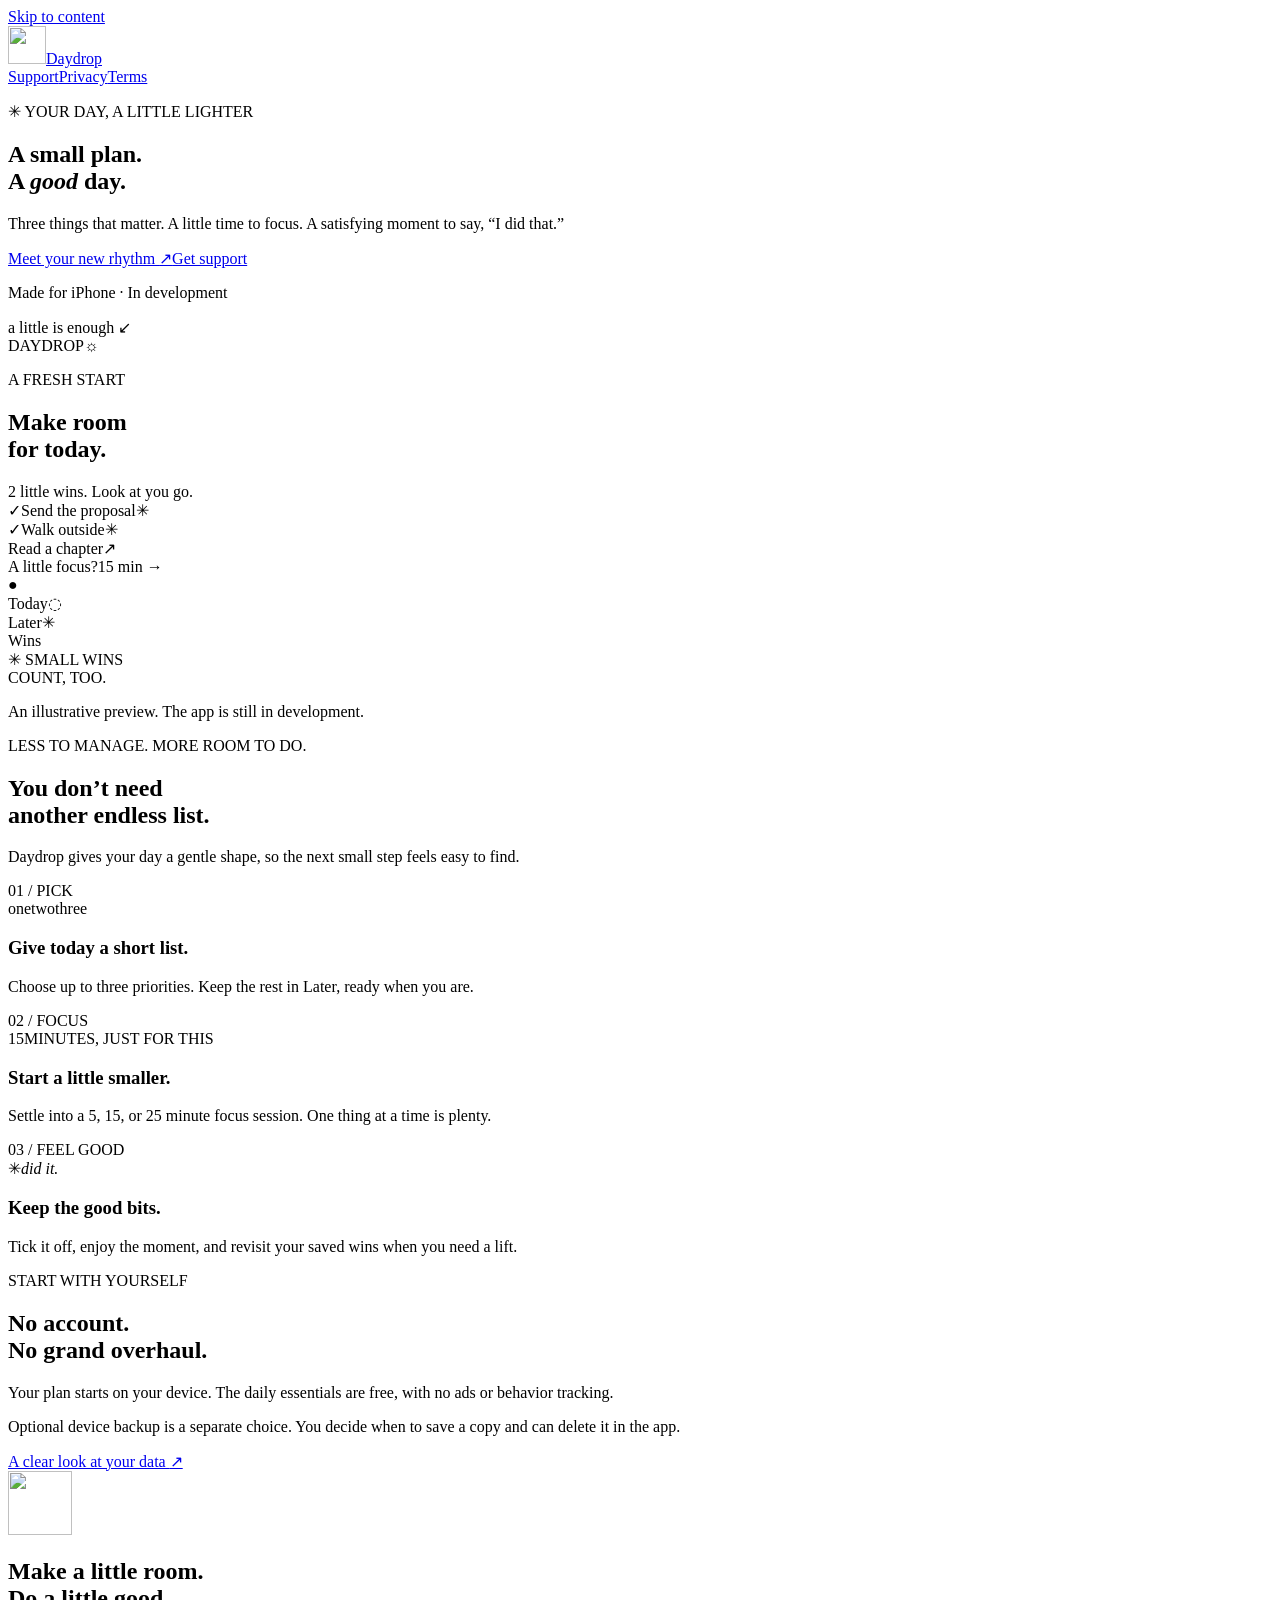
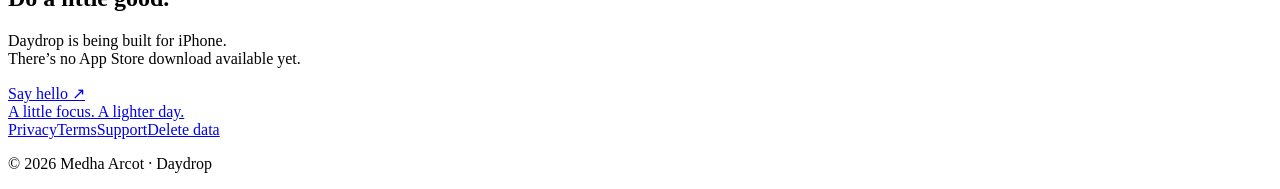
==== index.html @ feb62626 "Add Daydrop landing and public site files" ====
<!doctype html>
<html lang="en"><head><meta charset="utf-8"><meta name="viewport" content="width=device-width,initial-scale=1"><meta name="theme-color" content="#fff8ef"><title>A small plan. A good day. · Daydrop</title><meta name="description" content="Make room for what matters with three daily priorities, a simple focus timer, and little wins. Daydrop for iPhone is in development."><link rel="canonical" href="https://vadirajmkulkarni.github.io/daydrop-site/"><meta property="og:title" content="A small plan. A good day. · Daydrop"><meta property="og:description" content="Make room for what matters with three daily priorities, a simple focus timer, and little wins. Daydrop for iPhone is in development."><meta property="og:type" content="website"><meta property="og:url" content="https://vadirajmkulkarni.github.io/daydrop-site/"><link rel="icon" type="image/svg+xml" href="./assets/drop.svg"><link rel="stylesheet" href="./assets/site.css"></head>
<body><a class="skip" href="#main">Skip to content</a><div class="shell"><header class="header"><a class="brand" href="./" aria-label="Daydrop home"><img src="./assets/drop.svg" alt="" width="38" height="38">Daydrop</a><nav aria-label="Main navigation"><a href="./support/">Support</a><a href="./privacy/">Privacy</a><a href="./terms/">Terms</a></nav></header>
<main id="main" >
<section class="hero"><div class="hero-copy"><p class="eyebrow"><span class="tiny-sun" aria-hidden="true">✳</span> YOUR DAY, A LITTLE LIGHTER</p><h1>A small plan.<br>A <em>good</em> day.</h1><p class="hero-description">Three things that matter. A little time to focus. A satisfying moment to say, <span>“I did that.”</span></p><div class="hero-actions"><a class="button" href="#how">Meet your new rhythm <span aria-hidden="true">↗</span></a><a class="text-link" href="support/">Get support</a></div><p class="availability"><span aria-hidden="true"></span> Made for iPhone · In development</p></div>
<div class="hero-art"><span class="orbit orbit-one" aria-hidden="true"></span><span class="orbit orbit-two" aria-hidden="true"></span><div class="float-note" aria-hidden="true">a little is enough <span>↙</span></div><div class="phone" role="img" aria-label="Illustrative Daydrop preview with three priorities: send the proposal, walk outside, and read a chapter. Two tasks are complete."><div class="phone-island"></div><div class="preview-head"><span>DAYDROP</span><span>☼</span></div><p class="preview-date">A FRESH START</p><h2>Make room<br>for today.</h2><div class="preview-progress"><span></span><span></span><span class="empty"></span></div><div class="preview-caption">2 little wins. Look at you go.</div><div class="task done"><span class="check">✓</span><span>Send the proposal</span><span class="task-spark">✳</span></div><div class="task done"><span class="check">✓</span><span>Walk outside</span><span class="task-spark">✳</span></div><div class="task"><span class="check"></span><span>Read a chapter</span><span class="task-arrow">↗</span></div><div class="preview-focus"><span class="focus-dot"></span><span>A little focus?</span><span>15 min →</span></div><div class="preview-nav"><span class="selected">●<br>Today</span><span>◌<br>Later</span><span>✳<br>Wins</span></div></div><div class="win-stamp"><span>✳</span> SMALL WINS<br>COUNT, TOO.</div><p class="art-caption">An illustrative preview. The app is still in development.</p></div></section>
<section class="intro" id="how"><p class="eyebrow">LESS TO MANAGE. MORE ROOM TO DO.</p><h2>You don’t need<br>another endless list.</h2><p>Daydrop gives your day a gentle shape, so the next small step feels easy to find.</p></section>
<section class="rhythm" aria-label="How Daydrop works"><article><span class="step">01 / PICK</span><div class="feature-art pick-art" aria-hidden="true"><span>one</span><span>two</span><span>three</span></div><h3>Give today a short list.</h3><p>Choose up to three priorities. Keep the rest in Later, ready when you are.</p></article><article><span class="step">02 / FOCUS</span><div class="feature-art timer-art" aria-hidden="true"><div>15<span>MINUTES, JUST FOR THIS</span></div></div><h3>Start a little smaller.</h3><p>Settle into a 5, 15, or 25 minute focus session. One thing at a time is plenty.</p></article><article><span class="step">03 / FEEL GOOD</span><div class="feature-art wins-art" aria-hidden="true"><span>✳</span><i>did it.</i></div><h3>Keep the good bits.</h3><p>Tick it off, enjoy the moment, and revisit your saved wins when you need a lift.</p></article></section>
<section class="quiet"><div><p class="eyebrow">START WITH YOURSELF</p><h2>No account.<br>No grand overhaul.</h2></div><div><p>Your plan starts on your device. The daily essentials are free, with no ads or behavior tracking.</p><p>Optional device backup is a separate choice. You decide when to save a copy and can delete it in the app.</p><a class="text-link" href="privacy/">A clear look at your data <span aria-hidden="true">↗</span></a></div></section>
<section class="closing"><img src="assets/drop.svg" alt="" width="64" height="64"><h2>Make a little room.<br>Do a little good.</h2><p>Daydrop is being built for iPhone.<br>There’s no App Store download available yet.</p><a class="button" href="support/">Say hello <span aria-hidden="true">↗</span></a></section></main>
<footer><a class="footer-brand" href="./">A little focus. A lighter day.</a><div class="footer-links"><a href="./privacy/">Privacy</a><a href="./terms/">Terms</a><a href="./support/">Support</a><a href="./delete-data/">Delete data</a></div><p>© 2026 Medha Arcot · Daydrop</p></footer></div></body></html>
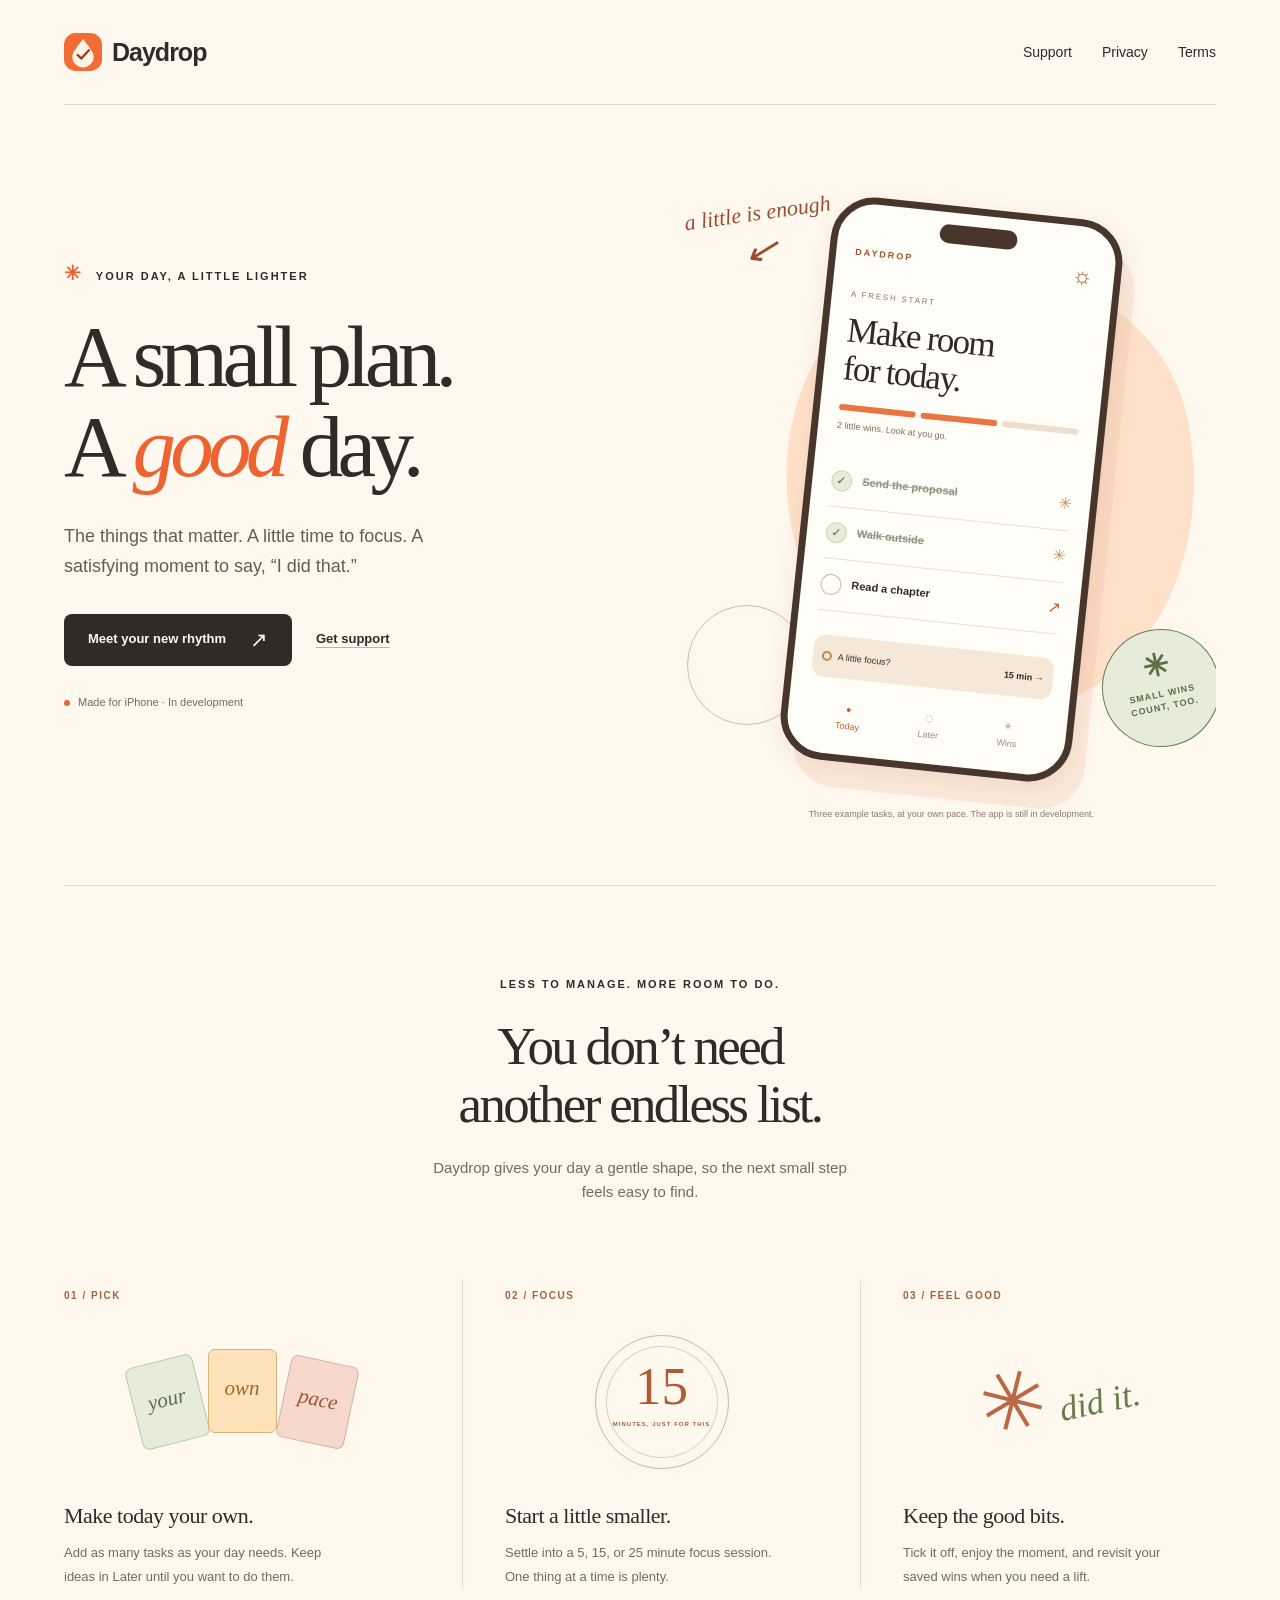
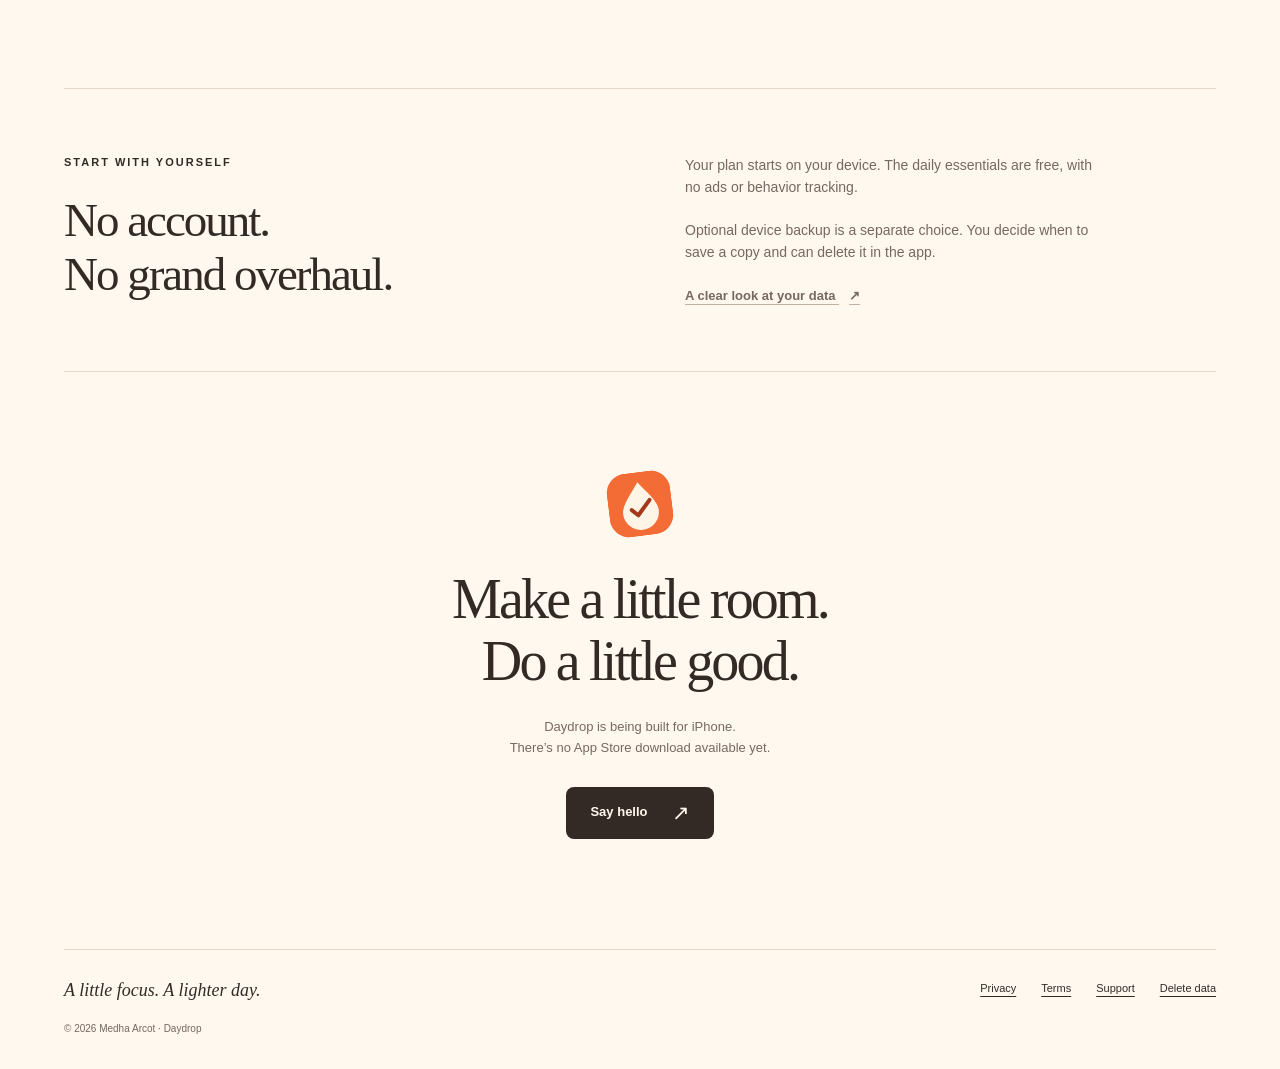
==== commit 93b58a65: "Describe flexible daily task lists" ====
--- a/index.html
+++ b/index.html
@@ -1,11 +1,11 @@
 <!doctype html>
-<html lang="en"><head><meta charset="utf-8"><meta name="viewport" content="width=device-width,initial-scale=1"><meta name="theme-color" content="#fff8ef"><title>A small plan. A good day. · Daydrop</title><meta name="description" content="Make room for what matters with three daily priorities, a simple focus timer, and little wins. Daydrop for iPhone is in development."><link rel="canonical" href="https://vadirajmkulkarni.github.io/daydrop-site/"><meta property="og:title" content="A small plan. A good day. · Daydrop"><meta property="og:description" content="Make room for what matters with three daily priorities, a simple focus timer, and little wins. Daydrop for iPhone is in development."><meta property="og:type" content="website"><meta property="og:url" content="https://vadirajmkulkarni.github.io/daydrop-site/"><link rel="icon" type="image/svg+xml" href="./assets/drop.svg"><link rel="stylesheet" href="./assets/site.css"></head>
+<html lang="en"><head><meta charset="utf-8"><meta name="viewport" content="width=device-width,initial-scale=1"><meta name="theme-color" content="#fff8ef"><title>A small plan. A good day. · Daydrop</title><meta name="description" content="Make room for what matters with a flexible daily task list, a simple focus timer, and little wins. Daydrop for iPhone is in development."><link rel="canonical" href="https://vadirajmkulkarni.github.io/daydrop-site/"><meta property="og:title" content="A small plan. A good day. · Daydrop"><meta property="og:description" content="Make room for what matters with a flexible daily task list, a simple focus timer, and little wins. Daydrop for iPhone is in development."><meta property="og:type" content="website"><meta property="og:url" content="https://vadirajmkulkarni.github.io/daydrop-site/"><link rel="icon" type="image/svg+xml" href="./assets/drop.svg"><link rel="stylesheet" href="./assets/site.css"></head>
 <body><a class="skip" href="#main">Skip to content</a><div class="shell"><header class="header"><a class="brand" href="./" aria-label="Daydrop home"><img src="./assets/drop.svg" alt="" width="38" height="38">Daydrop</a><nav aria-label="Main navigation"><a href="./support/">Support</a><a href="./privacy/">Privacy</a><a href="./terms/">Terms</a></nav></header>
 <main id="main" >
-<section class="hero"><div class="hero-copy"><p class="eyebrow"><span class="tiny-sun" aria-hidden="true">✳</span> YOUR DAY, A LITTLE LIGHTER</p><h1>A small plan.<br>A <em>good</em> day.</h1><p class="hero-description">Three things that matter. A little time to focus. A satisfying moment to say, <span>“I did that.”</span></p><div class="hero-actions"><a class="button" href="#how">Meet your new rhythm <span aria-hidden="true">↗</span></a><a class="text-link" href="support/">Get support</a></div><p class="availability"><span aria-hidden="true"></span> Made for iPhone · In development</p></div>
-<div class="hero-art"><span class="orbit orbit-one" aria-hidden="true"></span><span class="orbit orbit-two" aria-hidden="true"></span><div class="float-note" aria-hidden="true">a little is enough <span>↙</span></div><div class="phone" role="img" aria-label="Illustrative Daydrop preview with three priorities: send the proposal, walk outside, and read a chapter. Two tasks are complete."><div class="phone-island"></div><div class="preview-head"><span>DAYDROP</span><span>☼</span></div><p class="preview-date">A FRESH START</p><h2>Make room<br>for today.</h2><div class="preview-progress"><span></span><span></span><span class="empty"></span></div><div class="preview-caption">2 little wins. Look at you go.</div><div class="task done"><span class="check">✓</span><span>Send the proposal</span><span class="task-spark">✳</span></div><div class="task done"><span class="check">✓</span><span>Walk outside</span><span class="task-spark">✳</span></div><div class="task"><span class="check"></span><span>Read a chapter</span><span class="task-arrow">↗</span></div><div class="preview-focus"><span class="focus-dot"></span><span>A little focus?</span><span>15 min →</span></div><div class="preview-nav"><span class="selected">●<br>Today</span><span>◌<br>Later</span><span>✳<br>Wins</span></div></div><div class="win-stamp"><span>✳</span> SMALL WINS<br>COUNT, TOO.</div><p class="art-caption">An illustrative preview. The app is still in development.</p></div></section>
+<section class="hero"><div class="hero-copy"><p class="eyebrow"><span class="tiny-sun" aria-hidden="true">✳</span> YOUR DAY, A LITTLE LIGHTER</p><h1>A small plan.<br>A <em>good</em> day.</h1><p class="hero-description">The things that matter. A little time to focus. A satisfying moment to say, <span>“I did that.”</span></p><div class="hero-actions"><a class="button" href="#how">Meet your new rhythm <span aria-hidden="true">↗</span></a><a class="text-link" href="support/">Get support</a></div><p class="availability"><span aria-hidden="true"></span> Made for iPhone · In development</p></div>
+<div class="hero-art"><span class="orbit orbit-one" aria-hidden="true"></span><span class="orbit orbit-two" aria-hidden="true"></span><div class="float-note" aria-hidden="true">a little is enough <span>↙</span></div><div class="phone" role="img" aria-label="Illustrative Daydrop preview with three example tasks: send the proposal, walk outside, and read a chapter. Two tasks are complete."><div class="phone-island"></div><div class="preview-head"><span>DAYDROP</span><span>☼</span></div><p class="preview-date">A FRESH START</p><h2>Make room<br>for today.</h2><div class="preview-progress"><span></span><span></span><span class="empty"></span></div><div class="preview-caption">2 little wins. Look at you go.</div><div class="task done"><span class="check">✓</span><span>Send the proposal</span><span class="task-spark">✳</span></div><div class="task done"><span class="check">✓</span><span>Walk outside</span><span class="task-spark">✳</span></div><div class="task"><span class="check"></span><span>Read a chapter</span><span class="task-arrow">↗</span></div><div class="preview-focus"><span class="focus-dot"></span><span>A little focus?</span><span>15 min →</span></div><div class="preview-nav"><span class="selected">●<br>Today</span><span>◌<br>Later</span><span>✳<br>Wins</span></div></div><div class="win-stamp"><span>✳</span> SMALL WINS<br>COUNT, TOO.</div><p class="art-caption">Three example tasks, at your own pace. The app is still in development.</p></div></section>
 <section class="intro" id="how"><p class="eyebrow">LESS TO MANAGE. MORE ROOM TO DO.</p><h2>You don’t need<br>another endless list.</h2><p>Daydrop gives your day a gentle shape, so the next small step feels easy to find.</p></section>
-<section class="rhythm" aria-label="How Daydrop works"><article><span class="step">01 / PICK</span><div class="feature-art pick-art" aria-hidden="true"><span>one</span><span>two</span><span>three</span></div><h3>Give today a short list.</h3><p>Choose up to three priorities. Keep the rest in Later, ready when you are.</p></article><article><span class="step">02 / FOCUS</span><div class="feature-art timer-art" aria-hidden="true"><div>15<span>MINUTES, JUST FOR THIS</span></div></div><h3>Start a little smaller.</h3><p>Settle into a 5, 15, or 25 minute focus session. One thing at a time is plenty.</p></article><article><span class="step">03 / FEEL GOOD</span><div class="feature-art wins-art" aria-hidden="true"><span>✳</span><i>did it.</i></div><h3>Keep the good bits.</h3><p>Tick it off, enjoy the moment, and revisit your saved wins when you need a lift.</p></article></section>
+<section class="rhythm" aria-label="How Daydrop works"><article><span class="step">01 / PICK</span><div class="feature-art pick-art" aria-hidden="true"><span>your</span><span>own</span><span>pace</span></div><h3>Make today your own.</h3><p>Add as many tasks as your day needs. Keep ideas in Later until you want to do them.</p></article><article><span class="step">02 / FOCUS</span><div class="feature-art timer-art" aria-hidden="true"><div>15<span>MINUTES, JUST FOR THIS</span></div></div><h3>Start a little smaller.</h3><p>Settle into a 5, 15, or 25 minute focus session. One thing at a time is plenty.</p></article><article><span class="step">03 / FEEL GOOD</span><div class="feature-art wins-art" aria-hidden="true"><span>✳</span><i>did it.</i></div><h3>Keep the good bits.</h3><p>Tick it off, enjoy the moment, and revisit your saved wins when you need a lift.</p></article></section>
 <section class="quiet"><div><p class="eyebrow">START WITH YOURSELF</p><h2>No account.<br>No grand overhaul.</h2></div><div><p>Your plan starts on your device. The daily essentials are free, with no ads or behavior tracking.</p><p>Optional device backup is a separate choice. You decide when to save a copy and can delete it in the app.</p><a class="text-link" href="privacy/">A clear look at your data <span aria-hidden="true">↗</span></a></div></section>
 <section class="closing"><img src="assets/drop.svg" alt="" width="64" height="64"><h2>Make a little room.<br>Do a little good.</h2><p>Daydrop is being built for iPhone.<br>There’s no App Store download available yet.</p><a class="button" href="support/">Say hello <span aria-hidden="true">↗</span></a></section></main>
 <footer><a class="footer-brand" href="./">A little focus. A lighter day.</a><div class="footer-links"><a href="./privacy/">Privacy</a><a href="./terms/">Terms</a><a href="./support/">Support</a><a href="./delete-data/">Delete data</a></div><p>© 2026 Medha Arcot · Daydrop</p></footer></div></body></html>
--- a/assets/site.css
+++ b/assets/site.css
@@ -0,0 +1,7 @@
+:root{--paper:#fff8ef;--ink:#332a25;--muted:#76695f;--accent:#ed6431;--peach:#ffddc5;--line:#e6d8c9;--green:#576c4d;--serif:Georgia,'Times New Roman',serif;--sans:ui-sans-serif,-apple-system,BlinkMacSystemFont,'Segoe UI',sans-serif}*{box-sizing:border-box}html{scroll-behavior:smooth;scroll-padding-top:30px}body{margin:0;background:var(--paper);color:var(--ink);font-family:var(--sans);font-size:16px;-webkit-font-smoothing:antialiased;line-height:1.6}a{color:inherit;text-underline-offset:4px}a:hover{color:#a53d19}a:focus-visible,summary:focus-visible{outline:3px solid #a83d18;outline-offset:6px;border-radius:2px}img{max-width:100%}.shell{max-width:1360px;margin:auto;padding:0 64px}.skip{position:fixed;top:-80px;left:20px;z-index:100;padding:12px 20px;background:var(--ink);color:white}.skip:focus{top:16px}.header{padding:32px 0;display:flex;justify-content:space-between;align-items:center;border-bottom:1px solid var(--line)}.brand{font-weight:750;font-size:25px;letter-spacing:-1px;text-decoration:none;display:flex;gap:10px;align-items:center}.brand img{width:38px;height:38px}.header nav{display:flex;gap:30px;align-items:center}.header nav a{font-size:14px;text-decoration:none}.header nav a[aria-current=page]{text-decoration:underline;text-decoration-thickness:2px}.hero{min-height:760px;display:grid;grid-template-columns:1.12fr 1fr;align-items:center;gap:30px;padding:80px 0 90px}.eyebrow{font-size:11px;letter-spacing:2px;font-weight:700;line-height:1.5;margin:0 0 24px}.tiny-sun{font-size:20px;margin-right:8px;color:var(--accent)}h1,h2,h3,p{margin-top:0}.hero h1{font:500 clamp(60px,6.8vw,98px)/1.04 var(--serif);letter-spacing:-5.7px;margin-bottom:28px}.hero h1 em{color:var(--accent);font-weight:400}.hero-description{max-width:395px;font-size:18px;line-height:1.7;color:#6b5b50}.hero-description span{white-space:nowrap}.hero-actions{display:flex;align-items:center;gap:24px;margin:32px 0 28px}.button{display:inline-flex;align-items:center;justify-content:space-between;gap:24px;min-height:52px;padding:13px 24px;border-radius:8px;background:var(--ink);color:var(--paper);font-size:13px;font-weight:650;text-decoration:none}.button:hover{background:#633b2a;color:#fff8ef}.button span{font-size:21px;font-weight:400;line-height:1}.text-link{font-size:13px;font-weight:650;text-decoration:underline;text-decoration-color:#c3b2a2}.text-link span{margin-left:10px}.availability{display:flex;align-items:center;gap:8px;font-size:11px;color:var(--muted)}.availability>span{height:6px;width:6px;background:var(--accent);border-radius:50%}.hero-art{position:relative;min-height:610px;display:flex;justify-content:center;align-items:center}.orbit{position:absolute;z-index:-1;background:#ffe1ca}.orbit-one{width:410px;height:450px;transform:rotate(-12deg);border-radius:45% 55% 51% 49%/50% 43% 57% 50%;top:80px;right:18px}.orbit-two{width:120px;height:120px;border:1px solid #d4bba5;border-radius:50%;background:none;bottom:70px;left:0}.float-note{position:absolute;z-index:2;top:15px;left:0;transform:rotate(-8deg);font:italic 22px var(--serif);color:#9b4e2f}.float-note span{display:block;font-size:39px;text-align:center;transform:rotate(15deg)}.phone{width:293px;min-height:565px;background:#fffdf7;border:7px solid #48362d;border-radius:44px;transform:rotate(6deg);box-shadow:15px 26px 0 #f0c5a950,3px 8px 25px #5c34271a;padding:38px 19px 20px;position:relative}.phone-island{position:absolute;top:12px;width:78px;height:19px;background:#48362d;border-radius:18px;left:50%;transform:translateX(-50%)}.preview-head{display:flex;justify-content:space-between;align-items:center;font-size:9px;font-weight:750;letter-spacing:2px;color:#a4522d}.preview-head>span+span{font-size:23px;font-weight:400;line-height:1}.preview-date{margin:25px 0 10px;color:#8a7666;font-size:8px;letter-spacing:1.8px}.phone h2{font:500 35px/1.08 var(--serif);letter-spacing:-1.6px;margin-bottom:18px}.preview-progress{display:flex;gap:5px}.preview-progress>span{height:6px;background:#e97542;border-radius:5px;flex:1}.preview-progress>span.empty{background:#ecdfcd}.preview-caption{font-size:9px;color:#8b6b55;margin:8px 0 22px}.task{display:flex;gap:10px;align-items:center;min-height:52px;border-bottom:1px solid #e9dfd0;font-size:11px;font-weight:550}.check{display:inline-flex;justify-content:center;align-items:center;border:1px solid #c9b59f;border-radius:50%;width:21px;height:21px;flex:none}.done .check{background:#e6ecd9;color:#536a3a;border-color:#cbd7b2;font-size:12px}.task.done>span:nth-child(2){text-decoration:line-through;text-decoration-color:#a6a28e;color:#8c8e7b}.task-spark{margin-left:auto;font-size:16px;color:#c69661}.task-arrow{margin-left:auto;font-size:16px;color:#ca6033}.preview-focus{border-radius:12px;padding:14px 9px;margin:24px 0 22px;background:#f5e8d8;font-size:9px;display:flex;gap:6px;align-items:center}.preview-focus>span:last-child{margin-left:auto;font-weight:650}.focus-dot{border:2px solid #bc8a56;width:10px;height:10px;border-radius:50%}.preview-nav{display:flex;justify-content:space-around;font-size:9px;line-height:1.9;color:#9d8c7f;text-align:center}.preview-nav .selected{color:#c45c32}.win-stamp{position:absolute;bottom:48px;right:-4px;transform:rotate(-12deg);width:118px;height:118px;background:#e7ebd9;border:1px solid #6b7c55;border-radius:50%;color:#5c7045;text-align:center;font-size:9px;font-weight:750;letter-spacing:1px;line-height:1.4;padding-top:17px;box-shadow:3px 4px 0 #fff8ef}.win-stamp>span{display:block;font-size:31px;line-height:1.2;margin-bottom:4px}.art-caption{position:absolute;bottom:-35px;left:50%;transform:translateX(-50%);font-size:9px;color:#8c7969;text-align:center;width:100%}.intro{text-align:center;border-top:1px solid var(--line);padding:90px 0 55px}.intro h2{font:400 53px/1.1 var(--serif);letter-spacing:-2.7px;margin-bottom:23px}.intro>p:last-child{max-width:415px;color:var(--muted);margin:0 auto;font-size:15px}.rhythm{display:grid;grid-template-columns:repeat(3,1fr);gap:42px;padding:22px 0 100px}.rhythm>article+article{border-left:1px solid var(--line);padding-left:42px}.step{font-size:10px;letter-spacing:1.5px;font-weight:650;color:#a5633d}.feature-art{height:150px;margin:20px 0 25px;display:flex;justify-content:center;align-items:center}.pick-art{position:relative;justify-content:center;gap:6px}.pick-art>span{background:#e7ebd9;border:1px solid #bdc6a3;width:69px;height:84px;border-radius:7px;text-align:center;padding-top:26px;font:italic 21px var(--serif);color:#5e6c4a;transform:rotate(-14deg)}.pick-art>span:nth-child(2){background:#ffe2b9;color:#9d692e;border-color:#d5b177;transform:rotate(0deg);margin-top:-22px}.pick-art>span:nth-child(3){background:#f6d8cd;border-color:#d7b0a1;color:#9b5537;transform:rotate(12deg)}.timer-art>div{width:134px;height:134px;border:1px solid #d5b6a4;border-radius:50%;box-shadow:inset 0 0 0 10px var(--paper),inset 0 0 0 11px #e8cbb6;text-align:center;padding-top:27px;font:400 53px/.9 var(--serif);color:#b05b34}.timer-art span{display:block;font:600 6px/1.5 var(--sans);letter-spacing:1px;margin-top:10px}.wins-art{gap:12px}.wins-art>span{font-size:82px;line-height:1;color:#bb6846;transform:rotate(14deg)}.wins-art>i{font:italic 35px var(--serif);color:#6a7c4d;transform:rotate(-12deg)}.rhythm h3{font:500 22px/1.25 var(--serif);letter-spacing:-.5px;margin-bottom:12px}.rhythm p{font-size:13px;line-height:1.8;color:var(--muted);max-width:290px;margin-bottom:0}.quiet{display:grid;grid-template-columns:1fr 1fr;gap:90px;padding:65px 0;border-top:1px solid var(--line);border-bottom:1px solid var(--line)}.quiet h2{font:400 47px/1.13 var(--serif);letter-spacing:-2px;margin-bottom:0}.quiet>div:last-child{align-self:center;max-width:410px;font-size:14px;color:var(--muted)}.quiet>div:last-child p{margin-bottom:20px}.closing{text-align:center;padding:100px 0 110px}.closing img{margin-bottom:25px;transform:rotate(-7deg)}.closing h2{font:400 56px/1.1 var(--serif);letter-spacing:-2.8px;margin-bottom:25px}.closing p{font-size:13px;color:var(--muted);margin-bottom:28px}footer{display:grid;grid-template-columns:1fr auto;gap:20px;padding:30px 0 32px;border-top:1px solid var(--line)}.footer-brand{font:italic 18px var(--serif);text-decoration:none}.footer-links{display:flex;gap:25px;font-size:11px}footer>p{grid-column:1/-1;font-size:10px;color:var(--muted);margin:0}.legal{max-width:760px;margin:0 auto;padding:72px 0 100px;font-size:15px;line-height:1.85}.doc-heading{padding-bottom:30px}.doc-heading h1{font:400 clamp(48px,5.7vw,74px)/1.05 var(--serif);letter-spacing:-3.3px;margin-bottom:25px}.doc-heading .lead{font-size:22px;line-height:1.5;color:#806551;margin-bottom:25px}.meta{font-size:11px;color:var(--muted)}.legal h2{font:400 27px/1.3 var(--serif);letter-spacing:-.5px;margin:40px 0 15px}.legal p{color:#64594f;margin-bottom:18px}.legal li{color:#64594f;padding-left:5px;margin-bottom:12px}.legal a{color:#9f421f;text-decoration-thickness:1px;overflow-wrap:anywhere}.notice{padding:23px 26px;background:#ffe7d2;border-radius:12px;margin-bottom:35px}.notice strong{font-weight:650}.notice p{font-size:14px;margin:7px 0 0;color:#6d4932}.legal .doc-contact{border-top:1px solid var(--line);margin-top:50px;padding-top:8px}.contact-card{background:#ffe5ce;border-radius:16px;padding:34px;margin-bottom:52px}.contact-card h2{font-family:var(--sans);font-weight:550;font-size:clamp(19px,3.4vw,27px);letter-spacing:-1px;margin:15px 0 22px}.contact-card h2 a{color:var(--ink);text-decoration-thickness:1px}.contact-card p{font-size:14px;line-height:1.8;color:#72513a;margin-bottom:25px}.contact-card .button{color:var(--paper);text-decoration:none}.legal details{border-bottom:1px solid var(--line);padding:20px 0}.legal summary{cursor:pointer;font-weight:600;line-height:1.5;list-style: none;display:flex;justify-content:space-between;gap:20px}.legal summary::-webkit-details-marker{display:none}.legal summary:after{content:'+';font-size:20px;color:#ad5c30;font-weight:400;line-height:1}.legal details[open] summary:after{content:'−'}.legal details p{font-size:14px;margin:17px 30px 0 0;line-height:1.8}.legal ol{padding-left:25px}::selection{background:#f6c39d;color:var(--ink)}
+@media(min-width:1500px){.hero h1{font-size:98px}}
+@media(max-width:1050px){.shell{padding:0 38px}.hero{min-height:680px;gap:5px;padding:65px 0}.hero h1{font-size:74px;letter-spacing:-4px}.hero-description{font-size:16px;max-width:330px}.hero-actions{gap:17px;flex-wrap:wrap}.phone{width:265px;min-height:543px}.hero-art{min-height:585px}.orbit-one{width:340px;right:0}.float-note{font-size:18px;top:7px}.win-stamp{right:-10px;bottom:50px;width:104px;height:104px;padding-top:14px;font-size:8px}.win-stamp>span{font-size:28px}.rhythm{gap:28px}.rhythm>article+article{padding-left:28px}.quiet{gap:50px}.pick-art>span{width:55px}.rhythm h3{font-size:20px}.footer-links{gap:18px}}
+@media(max-width:760px){.shell{padding:0 24px}.header{padding:22px 0}.brand{font-size:22px}.brand img{height:32px;width:32px}.header nav{gap:20px}.header nav a{font-size:12px}.hero{grid-template-columns:1fr;padding:54px 0 66px;gap:28px}.hero-copy{max-width:520px}.hero h1{font-size:clamp(60px,12vw,86px);letter-spacing:-3.8px;margin-bottom:25px}.hero-description{max-width:410px;font-size:17px}.hero-actions{margin-top:28px;gap:24px}.availability{margin-bottom:0}.hero-art{min-height:570px;max-width:450px;width:100%;justify-self:center;margin-top:14px}.phone{width:280px;min-height:557px}.orbit-one{right:7%;width:345px;height:420px}.float-note{left:2%;top:4px}.win-stamp{right:1%;bottom:28px;width:110px;height:110px;font-size:9px}.art-caption{bottom:-29px}.intro{padding:65px 0 45px}.intro h2{font-size:44px;letter-spacing:-2px}.intro .eyebrow{font-size:9px}.rhythm{grid-template-columns:1fr;padding:10px 0 60px;gap:34px}.rhythm>article{display:grid;grid-template-columns:150px 1fr;grid-template-rows:auto auto 1fr;column-gap:22px}.rhythm>article+article{border-left:0;padding-left:0;border-top:1px solid var(--line);padding-top:32px}.rhythm .step{grid-column:2}.feature-art{grid-row:1/4;grid-column:1;margin:0;height:145px}.rhythm h3{grid-column:2;font-size:23px;margin:14px 0 10px}.rhythm p{grid-column:2;font-size:13px;max-width:100%}.pick-art{gap:4px}.pick-art>span{width:43px;height:64px;font-size:17px;padding-top:21px}.timer-art>div{width:120px;height:120px;padding-top:23px}.wins-art{gap:3px}.wins-art>span{font-size:60px}.wins-art>i{font-size:25px}.quiet{grid-template-columns:1fr;gap:26px;padding:47px 0}.quiet h2{font-size:43px}.quiet>div:last-child{max-width:100%}.closing{padding:70px 0 75px}.closing h2{font-size:46px;letter-spacing:-2px}.closing img{width:54px;height:54px}footer{grid-template-columns:1fr;gap:22px}.footer-links{gap:25px;flex-wrap:wrap}.legal{padding:52px 0 70px;font-size:14px}.doc-heading h1{font-size:57px;letter-spacing:-2.6px}.doc-heading .lead{font-size:20px}.notice{padding:22px}.legal h2{font-size:25px}.contact-card{padding:26px 22px}.contact-card h2{font-size:clamp(17px,4.5vw,27px);letter-spacing:-.7px}}
+@media(max-width:390px){.shell{padding:0 18px}.header nav{gap:14px}.brand{font-size:20px;gap:7px}.brand img{width:29px;height:29px}.hero h1{font-size:60px}.hero-art{min-height:548px}.phone{width:265px;min-height:543px}.float-note{font-size:16px;left:0;top:0}.orbit-one{width:300px;right:-2px}.win-stamp{right:-5px;bottom:15px;width:94px;height:94px;font-size:7px;padding-top:12px}.win-stamp>span{font-size:26px}.rhythm>article{grid-template-columns:112px 1fr;column-gap:18px}.feature-art{height:130px}.pick-art>span{width:33px;height:56px;font-size:14px;padding-top:18px}.timer-art>div{width:104px;height:104px;font-size:45px;padding-top:22px}.timer-art span{font-size:5px}.wins-art{display:block;text-align:center;padding-top:18px}.wins-art>span{font-size:49px;display:block}.wins-art>i{font-size:23px}.rhythm h3{font-size:21px}.rhythm p{font-size:12px}.legal .doc-heading h1{font-size:50px}.footer-links{gap:19px}}
+@media(prefers-reduced-motion:reduce){html{scroll-behavior:auto}}
+.hero{overflow:clip}
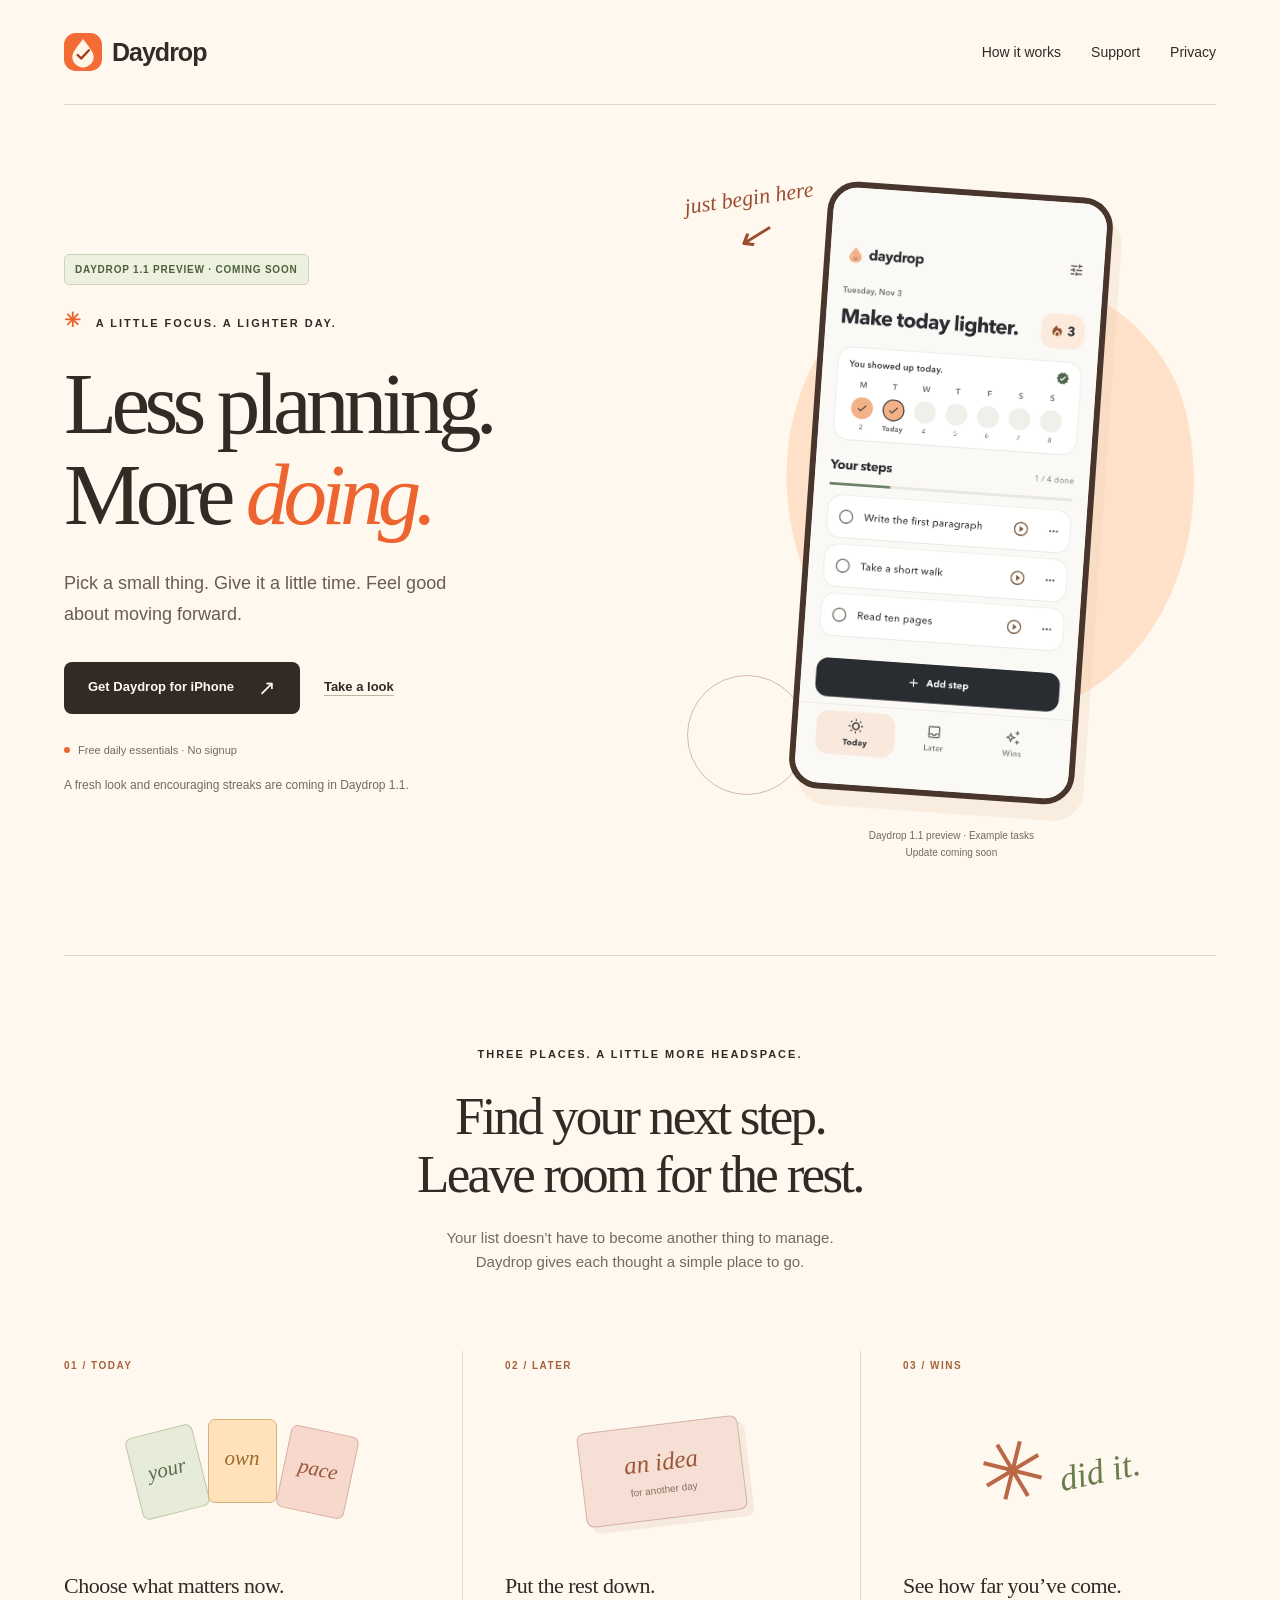
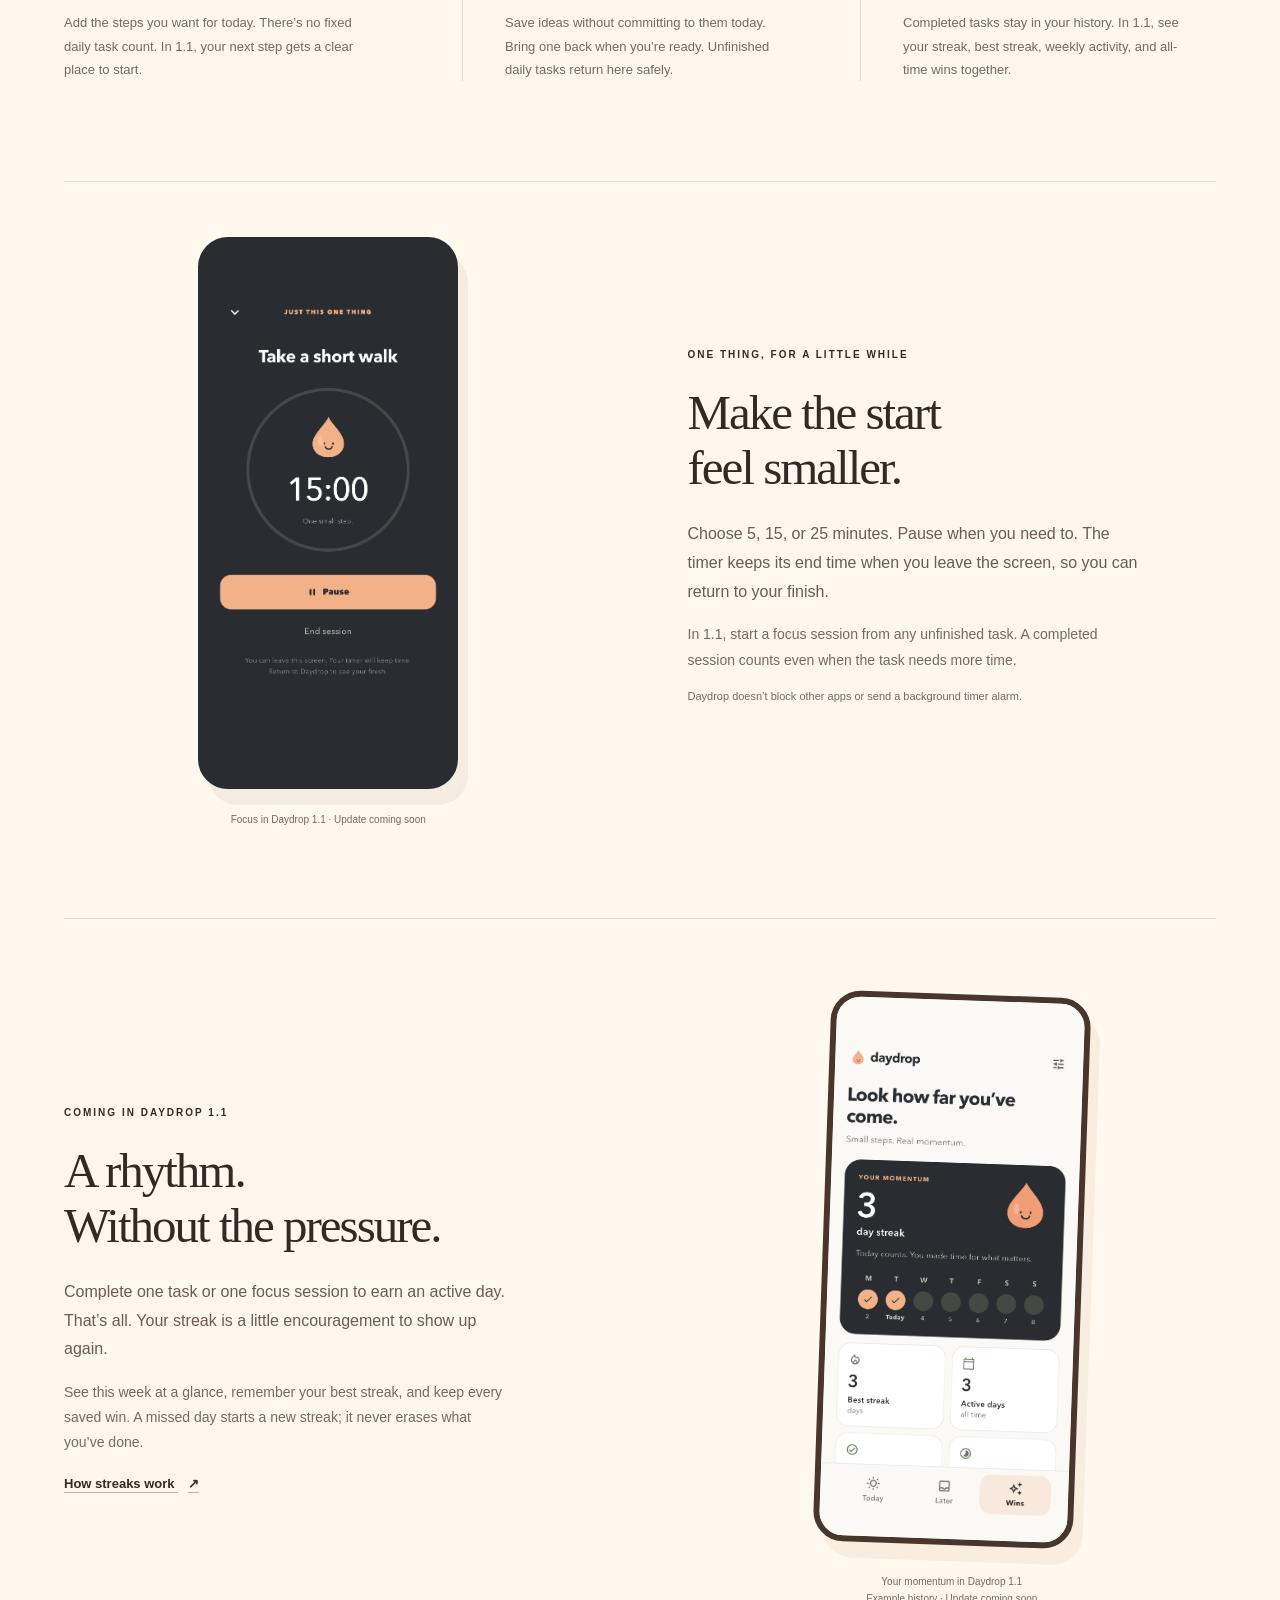
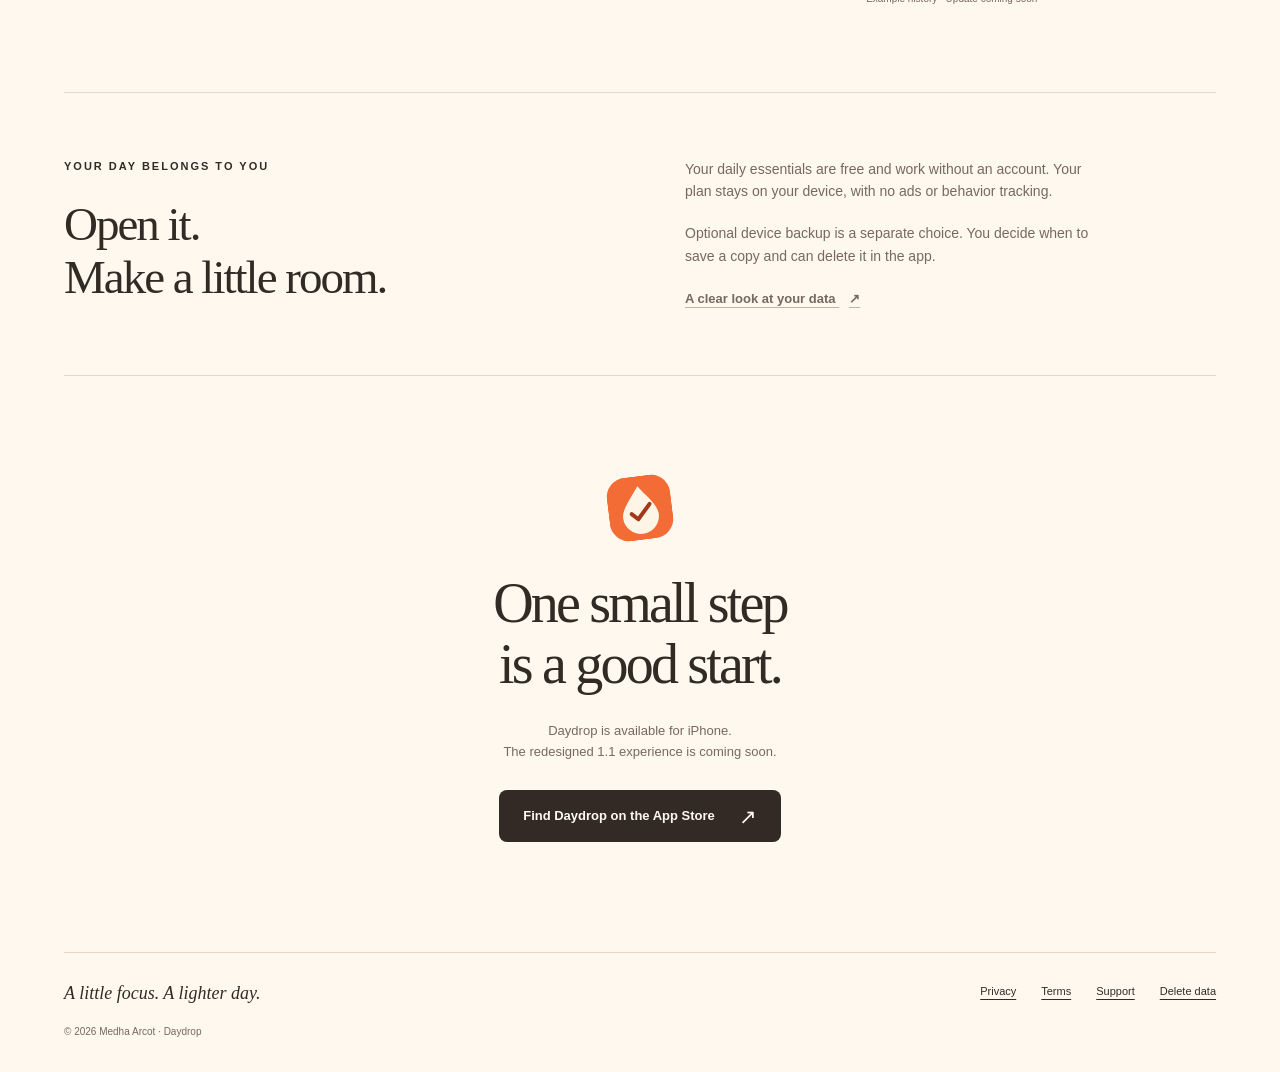
==== commit 52408a9d: "Publish Daydrop 1.1 preview with genuine task, focus, and streak screens" ====
--- a/index.html
+++ b/index.html
@@ -1,11 +1,71 @@
 <!doctype html>
-<html lang="en"><head><meta charset="utf-8"><meta name="viewport" content="width=device-width,initial-scale=1"><meta name="theme-color" content="#fff8ef"><title>A small plan. A good day. · Daydrop</title><meta name="description" content="Make room for what matters with a flexible daily task list, a simple focus timer, and little wins. Daydrop for iPhone is in development."><link rel="canonical" href="https://vadirajmkulkarni.github.io/daydrop-site/"><meta property="og:title" content="A small plan. A good day. · Daydrop"><meta property="og:description" content="Make room for what matters with a flexible daily task list, a simple focus timer, and little wins. Daydrop for iPhone is in development."><meta property="og:type" content="website"><meta property="og:url" content="https://vadirajmkulkarni.github.io/daydrop-site/"><link rel="icon" type="image/svg+xml" href="./assets/drop.svg"><link rel="stylesheet" href="./assets/site.css"></head>
-<body><a class="skip" href="#main">Skip to content</a><div class="shell"><header class="header"><a class="brand" href="./" aria-label="Daydrop home"><img src="./assets/drop.svg" alt="" width="38" height="38">Daydrop</a><nav aria-label="Main navigation"><a href="./support/">Support</a><a href="./privacy/">Privacy</a><a href="./terms/">Terms</a></nav></header>
-<main id="main" >
-<section class="hero"><div class="hero-copy"><p class="eyebrow"><span class="tiny-sun" aria-hidden="true">✳</span> YOUR DAY, A LITTLE LIGHTER</p><h1>A small plan.<br>A <em>good</em> day.</h1><p class="hero-description">The things that matter. A little time to focus. A satisfying moment to say, <span>“I did that.”</span></p><div class="hero-actions"><a class="button" href="#how">Meet your new rhythm <span aria-hidden="true">↗</span></a><a class="text-link" href="support/">Get support</a></div><p class="availability"><span aria-hidden="true"></span> Made for iPhone · In development</p></div>
-<div class="hero-art"><span class="orbit orbit-one" aria-hidden="true"></span><span class="orbit orbit-two" aria-hidden="true"></span><div class="float-note" aria-hidden="true">a little is enough <span>↙</span></div><div class="phone" role="img" aria-label="Illustrative Daydrop preview with three example tasks: send the proposal, walk outside, and read a chapter. Two tasks are complete."><div class="phone-island"></div><div class="preview-head"><span>DAYDROP</span><span>☼</span></div><p class="preview-date">A FRESH START</p><h2>Make room<br>for today.</h2><div class="preview-progress"><span></span><span></span><span class="empty"></span></div><div class="preview-caption">2 little wins. Look at you go.</div><div class="task done"><span class="check">✓</span><span>Send the proposal</span><span class="task-spark">✳</span></div><div class="task done"><span class="check">✓</span><span>Walk outside</span><span class="task-spark">✳</span></div><div class="task"><span class="check"></span><span>Read a chapter</span><span class="task-arrow">↗</span></div><div class="preview-focus"><span class="focus-dot"></span><span>A little focus?</span><span>15 min →</span></div><div class="preview-nav"><span class="selected">●<br>Today</span><span>◌<br>Later</span><span>✳<br>Wins</span></div></div><div class="win-stamp"><span>✳</span> SMALL WINS<br>COUNT, TOO.</div><p class="art-caption">Three example tasks, at your own pace. The app is still in development.</p></div></section>
-<section class="intro" id="how"><p class="eyebrow">LESS TO MANAGE. MORE ROOM TO DO.</p><h2>You don’t need<br>another endless list.</h2><p>Daydrop gives your day a gentle shape, so the next small step feels easy to find.</p></section>
-<section class="rhythm" aria-label="How Daydrop works"><article><span class="step">01 / PICK</span><div class="feature-art pick-art" aria-hidden="true"><span>your</span><span>own</span><span>pace</span></div><h3>Make today your own.</h3><p>Add as many tasks as your day needs. Keep ideas in Later until you want to do them.</p></article><article><span class="step">02 / FOCUS</span><div class="feature-art timer-art" aria-hidden="true"><div>15<span>MINUTES, JUST FOR THIS</span></div></div><h3>Start a little smaller.</h3><p>Settle into a 5, 15, or 25 minute focus session. One thing at a time is plenty.</p></article><article><span class="step">03 / FEEL GOOD</span><div class="feature-art wins-art" aria-hidden="true"><span>✳</span><i>did it.</i></div><h3>Keep the good bits.</h3><p>Tick it off, enjoy the moment, and revisit your saved wins when you need a lift.</p></article></section>
-<section class="quiet"><div><p class="eyebrow">START WITH YOURSELF</p><h2>No account.<br>No grand overhaul.</h2></div><div><p>Your plan starts on your device. The daily essentials are free, with no ads or behavior tracking.</p><p>Optional device backup is a separate choice. You decide when to save a copy and can delete it in the app.</p><a class="text-link" href="privacy/">A clear look at your data <span aria-hidden="true">↗</span></a></div></section>
-<section class="closing"><img src="assets/drop.svg" alt="" width="64" height="64"><h2>Make a little room.<br>Do a little good.</h2><p>Daydrop is being built for iPhone.<br>There’s no App Store download available yet.</p><a class="button" href="support/">Say hello <span aria-hidden="true">↗</span></a></section></main>
-<footer><a class="footer-brand" href="./">A little focus. A lighter day.</a><div class="footer-links"><a href="./privacy/">Privacy</a><a href="./terms/">Terms</a><a href="./support/">Support</a><a href="./delete-data/">Delete data</a></div><p>© 2026 Medha Arcot · Daydrop</p></footer></div></body></html>+<html lang="en">
+<head>
+<meta charset="utf-8">
+<meta name="viewport" content="width=device-width,initial-scale=1">
+<meta name="theme-color" content="#fff8ef">
+<title>Daydrop: To-Do &amp; Focus Timer</title>
+<meta name="description" content="A simple daily planner and focus timer for iPhone. Choose your next small step, save ideas for later, and keep your wins. A fresh Daydrop 1.1 update is coming soon.">
+<link rel="canonical" href="https://vadirajmkulkarni.github.io/daydrop-site/">
+<meta property="og:title" content="Daydrop: To-Do &amp; Focus Timer">
+<meta property="og:description" content="A simple daily planner and focus timer for iPhone. Choose your next small step, save ideas for later, and keep your wins. A fresh Daydrop 1.1 update is coming soon.">
+<meta property="og:type" content="website">
+<meta property="og:url" content="https://vadirajmkulkarni.github.io/daydrop-site/">
+<link rel="icon" type="image/svg+xml" href="./assets/drop.svg">
+<link rel="stylesheet" href="./assets/site.css">
+</head>
+<body>
+<a class="skip" href="#main">Skip to content</a>
+<div class="shell">
+<header class="header">
+  <a class="brand" href="./" aria-label="Daydrop home"><img src="./assets/drop.svg" alt="" width="38" height="38">Daydrop</a>
+  <nav aria-label="Main navigation"><a href="#how">How it works</a><a href="./support/">Support</a><a href="./privacy/">Privacy</a></nav>
+</header>
+<main id="main">
+<section class="hero">
+  <div class="hero-copy">
+    <p class="release-badge">Daydrop 1.1 preview · Coming soon</p>
+    <p class="eyebrow"><span class="tiny-sun" aria-hidden="true">✳</span> A LITTLE FOCUS. A LIGHTER DAY.</p>
+    <h1>Less planning.<br>More <em>doing.</em></h1>
+    <p class="hero-description">Pick a small thing. Give it a little time. Feel good about moving forward.</p>
+    <div class="hero-actions"><a class="button" href="https://apps.apple.com/app/id6823917173">Get Daydrop for iPhone <span aria-hidden="true">↗</span></a><a class="text-link" href="#how">Take a look</a></div>
+    <p class="availability"><span aria-hidden="true"></span> Free daily essentials · No signup</p>
+    <p class="update-note">A fresh look and encouraging streaks are coming in Daydrop 1.1.</p>
+  </div>
+  <div class="hero-art">
+    <span class="orbit orbit-one" aria-hidden="true"></span><span class="orbit orbit-two" aria-hidden="true"></span>
+    <div class="float-note" aria-hidden="true">just begin here <span>↙</span></div>
+    <figure class="app-shot hero-shot">
+      <div class="screen-frame"><img src="assets/01-today.jpg" width="1206" height="2622" alt="Daydrop 1.1 Today screen: a three-day streak, this week’s activity, one of four steps complete, and focus buttons beside each remaining task."></div>
+      <figcaption>Daydrop 1.1 preview · Example tasks<br>Update coming soon</figcaption>
+    </figure>
+  </div>
+</section>
+<section class="intro" id="how">
+  <p class="eyebrow">THREE PLACES. A LITTLE MORE HEADSPACE.</p>
+  <h2>Find your next step.<br>Leave room for the rest.</h2>
+  <p>Your list doesn’t have to become another thing to manage. Daydrop gives each thought a simple place to go.</p>
+</section>
+<section class="rhythm" aria-label="How Daydrop works">
+  <article><span class="step">01 / TODAY</span><div class="feature-art pick-art" aria-hidden="true"><span>your</span><span>own</span><span>pace</span></div><h3>Choose what matters now.</h3><p>Add the steps you want for today. There’s no fixed daily task count. In 1.1, your next step gets a clear place to start.</p></article>
+  <article><span class="step">02 / LATER</span><div class="feature-art later-art" aria-hidden="true"><span>an idea<br><i>for another day</i></span></div><h3>Put the rest down.</h3><p>Save ideas without committing to them today. Bring one back when you’re ready. Unfinished daily tasks return here safely.</p></article>
+  <article><span class="step">03 / WINS</span><div class="feature-art wins-art" aria-hidden="true"><span>✳</span><i>did it.</i></div><h3>See how far you’ve come.</h3><p>Completed tasks stay in your history. In 1.1, see your streak, best streak, weekly activity, and all-time wins together.</p></article>
+</section>
+<section class="focus-story">
+  <figure class="app-shot story-shot"><div class="screen-frame focus-frame"><img src="assets/02-focus.jpg" width="1206" height="2622" loading="lazy" alt="Daydrop 1.1 focus screen with a fifteen-minute timer for Take a short walk, a smiling droplet, Pause, and End session."></div><figcaption>Focus in Daydrop 1.1 · Update coming soon</figcaption></figure>
+  <div class="story-copy"><p class="eyebrow">ONE THING, FOR A LITTLE WHILE</p><h2>Make the start<br>feel smaller.</h2><p>Choose 5, 15, or 25 minutes. Pause when you need to. The timer keeps its end time when you leave the screen, so you can return to your finish.</p><p class="story-detail">In 1.1, start a focus session from any unfinished task. A completed session counts even when the task needs more time.</p><p class="story-note">Daydrop doesn’t block other apps or send a background timer alarm.</p></div>
+</section>
+<section class="streak-story" id="progress">
+  <div class="story-copy"><p class="eyebrow">COMING IN DAYDROP 1.1</p><h2>A rhythm.<br>Without the pressure.</h2><p>Complete one task or one focus session to earn an active day. That’s all. Your streak is a little encouragement to show up again.</p><p class="story-detail">See this week at a glance, remember your best streak, and keep every saved win. A missed day starts a new streak; it never erases what you’ve done.</p><a class="text-link" href="support/#streaks">How streaks work <span aria-hidden="true">↗</span></a></div>
+  <figure class="app-shot story-shot wins-shot"><div class="screen-frame"><img src="assets/03-wins.jpg" width="1206" height="2622" loading="lazy" alt="Daydrop 1.1 Wins screen with a three-day streak, weekly activity, a best streak of three days, and three active days from example history."></div><figcaption>Your momentum in Daydrop 1.1<br>Example history · Update coming soon</figcaption></figure>
+</section>
+<section class="quiet">
+  <div><p class="eyebrow">YOUR DAY BELONGS TO YOU</p><h2>Open it.<br>Make a little room.</h2></div>
+  <div><p>Your daily essentials are free and work without an account. Your plan stays on your device, with no ads or behavior tracking.</p><p>Optional device backup is a separate choice. You decide when to save a copy and can delete it in the app.</p><a class="text-link" href="privacy/">A clear look at your data <span aria-hidden="true">↗</span></a></div>
+</section>
+<section class="closing"><img src="assets/drop.svg" alt="" width="64" height="64"><h2>One small step<br>is a good start.</h2><p>Daydrop is available for iPhone.<br>The redesigned 1.1 experience is coming soon.</p><a class="button" href="https://apps.apple.com/app/id6823917173">Find Daydrop on the App Store <span aria-hidden="true">↗</span></a></section>
+</main>
+<footer><a class="footer-brand" href="./">A little focus. A lighter day.</a><div class="footer-links"><a href="./privacy/">Privacy</a><a href="./terms/">Terms</a><a href="./support/">Support</a><a href="./delete-data/">Delete data</a></div><p>© 2026 Medha Arcot · Daydrop</p></footer>
+</div>
+</body>
+</html>
--- a/assets/site.css
+++ b/assets/site.css
@@ -5,3 +5,16 @@
 @media(max-width:390px){.shell{padding:0 18px}.header nav{gap:14px}.brand{font-size:20px;gap:7px}.brand img{width:29px;height:29px}.hero h1{font-size:60px}.hero-art{min-height:548px}.phone{width:265px;min-height:543px}.float-note{font-size:16px;left:0;top:0}.orbit-one{width:300px;right:-2px}.win-stamp{right:-5px;bottom:15px;width:94px;height:94px;font-size:7px;padding-top:12px}.win-stamp>span{font-size:26px}.rhythm>article{grid-template-columns:112px 1fr;column-gap:18px}.feature-art{height:130px}.pick-art>span{width:33px;height:56px;font-size:14px;padding-top:18px}.timer-art>div{width:104px;height:104px;font-size:45px;padding-top:22px}.timer-art span{font-size:5px}.wins-art{display:block;text-align:center;padding-top:18px}.wins-art>span{font-size:49px;display:block}.wins-art>i{font-size:23px}.rhythm h3{font-size:21px}.rhythm p{font-size:12px}.legal .doc-heading h1{font-size:50px}.footer-links{gap:19px}}
 @media(prefers-reduced-motion:reduce){html{scroll-behavior:auto}}
 .hero{overflow:clip}
+/* Daydrop 1.1 preview: the released app remains available while this update is prepared. */
+.update-note{max-width:350px;font-size:12px;line-height:1.7;color:var(--muted);margin:16px 0 0}.preview-streak{display:flex;align-items:center;gap:5px;margin:18px 0 20px;font-size:9px;font-weight:650;color:#766029}.preview-streak>span:first-child{font-size:16px;color:#c06b35}.preview-streak>span:last-child{margin-left:auto;font-size:7px;font-weight:400;color:#897861}.phone .preview-caption{font-size:7px;letter-spacing:1px;margin:0 0 9px}.preview-next{padding:15px 13px;background:#f4e4d1;border:1px solid #e1c6a8;border-radius:12px;margin-bottom:8px}.preview-next strong{display:block;font-size:13px;font-weight:650}.preview-next>span{display:flex;justify-content:space-between;align-items:center;font-size:9px;margin-top:13px;color:#705b47}.preview-next b{font-size:9px;font-weight:650}.preview-add{font-size:10px;font-weight:650;padding:15px 0 20px;color:#9f4e2b}.later-art>span{background:#f6e0d6;border:1px solid #d4b2a4;width:162px;padding:23px 15px;border-radius:8px;transform:rotate(-7deg);font:italic 25px/1.1 var(--serif);text-align:center;color:#9b5537;box-shadow:6px 7px 0 #e5c8ba55}.later-art i{display:block;font:400 10px var(--sans);margin-top:8px;color:#896d5e}.focus-story,.streak-story{display:grid;grid-template-columns:1fr 1fr;gap:95px;align-items:center;padding:75px 0;border-top:1px solid var(--line)}.focus-story{padding-top:55px;padding-bottom:90px}.story-copy{max-width:450px}.story-copy h2{font:400 49px/1.12 var(--serif);letter-spacing:-2px;margin-bottom:24px}.story-copy>p{font-size:16px;line-height:1.8;color:#6b5b50}.story-copy>p.eyebrow{font-size:10px;line-height:1.5;color:var(--ink)}.story-copy>p.story-detail{font-size:14px;color:var(--muted)}.story-copy>p.story-note{font-size:11px;color:var(--muted);max-width:340px}.focus-example{background:#322e2b;color:#fff5e6;padding:38px 25px 35px;max-width:390px;width:100%;border-radius:24px;text-align:center;justify-self:center;box-shadow:10px 14px 0 #e8d9c855}.focus-example>.eyebrow{font-size:9px;color:#d9bf9f;display:block;margin-bottom:29px}.focus-example>strong{display:block;font:400 92px/1.1 var(--serif);letter-spacing:-4px}.focus-example>strong>span{color:#d9bf9f}.focus-example>p{font-size:14px;margin:16px 0 31px;color:#d4c9bd}.focus-example>div{display:flex;justify-content:center;gap:9px;font-size:11px}.focus-example>div>span{border:1px solid #7d6d5e;border-radius:20px;min-width:70px;padding:7px 10px;color:#e3d9cd}.focus-example>div>span.chosen{background:#f0b58c;color:#3a2f27;border-color:#f0b58c}.streak-story{padding-bottom:85px}.week-example{justify-self:center;background:#edf0df;border:1px solid #cdd5b9;border-radius:23px;padding:35px 26px 27px;width:100%;max-width:410px;transform:rotate(2deg);box-shadow:9px 12px 0 #cbd5b433}.week-example>.eyebrow{display:block;text-align:center;font-size:9px;color:#63704d;margin-bottom:20px}.streak-number{display:flex;gap:11px;align-items:baseline;justify-content:center;color:#52653c}.streak-number>span:first-child{font-size:42px;align-self:center;line-height:1}.streak-number>strong{font:400 83px/.95 var(--serif);letter-spacing:-4px}.streak-number>span:last-child{font-size:14px}.week-dots{display:grid;grid-template-columns:repeat(7,1fr);gap:7px;margin-top:28px}.week-dots>div{font-size:9px;color:#63704d;text-align:center}.week-dots>div>span{display:flex;justify-content:center;align-items:center;width:31px;height:31px;max-width:100%;margin:0 auto 7px;border:1px solid #bcc7a8;border-radius:50%;font-size:16px;color:#82916d;background:#f5f6ee}.week-dots>div>span.active{background:#566c42;border-color:#566c42;color:#fff9ed;font-size:14px}.week-example>p{font:italic 23px var(--serif);color:#63704d;text-align:center;margin:23px 0 13px}.week-example>small{display:block;text-align:center;color:#6c7858;font-size:9px}.legal .update-label{display:inline-block;font-size:10px;line-height:1.4;letter-spacing:.4px;font-weight:600;background:#e9eddd;color:#4e603d;padding:6px 9px;border-radius:5px;margin-bottom:8px}
+@media(max-width:1050px){.focus-story,.streak-story{gap:48px}.story-copy h2{font-size:42px}.focus-example>strong{font-size:80px}.week-example{padding:30px 18px}.week-dots{gap:4px}.week-dots>div>span{width:28px;height:28px}.hero-art .phone{padding-left:17px;padding-right:17px}.preview-streak>span:last-child{font-size:6px}}
+@media(max-width:760px){.hero{padding-bottom:75px}.hero-art{margin-bottom:20px}.update-note{max-width:330px}.phone .preview-caption{font-size:7px}.focus-story,.streak-story{grid-template-columns:1fr;gap:37px;padding:52px 0 58px}.focus-story .story-copy{grid-row:1}.focus-example{max-width:355px}.story-copy{max-width:none}.story-copy h2{font-size:43px}.story-copy>p{font-size:15px}.story-copy>p.story-detail{font-size:14px}.streak-story{gap:35px}.week-example{max-width:380px;transform:rotate(1deg);padding:32px 23px}.week-dots>div>span{width:32px;height:32px}.later-art>span{width:138px;font-size:22px;padding:20px 10px}.later-art i{font-size:9px}}
+@media(max-width:390px){.header nav{gap:12px}.header nav a{font-size:10px}.hero-actions .button{padding:13px 18px;gap:16px}.story-copy h2{font-size:40px}.focus-example>strong{font-size:79px}.week-example{padding-left:16px;padding-right:16px}.week-dots{gap:3px}.week-dots>div>span{width:29px;height:29px}.later-art>span{width:104px;padding:19px 8px;font-size:20px}.later-art i{font-size:8px}.preview-streak{gap:4px}}
+
+/* Genuine, unretouched 1.1 app captures, shown in full at their original ratio. */
+.app-shot{margin:0;justify-self:center;width:100%;max-width:286px}.screen-frame{border:6px solid #48362d;border-radius:30px;overflow:hidden;background:#faf9f5;box-shadow:10px 16px 0 #e7c9ae40}.screen-frame img{display:block;width:100%;height:auto}.app-shot figcaption{margin-top:22px;text-align:center;font-size:10px;color:var(--muted);line-height:1.7}.hero-shot{max-width:286px;position:relative;z-index:1}.hero-shot .screen-frame{transform:rotate(4deg)}.hero-shot figcaption{margin-top:30px}.hero-art{min-height:680px}.hero-art .float-note{z-index:2;top:0;left:0}.story-shot{max-width:260px}.focus-frame{background:#292d32;border-color:#292d32;box-shadow:10px 16px 0 #d8c9b844}.wins-shot .screen-frame{transform:rotate(2deg)}.wins-shot figcaption{margin-top:28px}
+@media(max-width:1050px){.hero-shot{max-width:262px}.hero-art{min-height:630px}.hero-art .float-note{font-size:17px;left:-10px;top:-2px}.story-shot{max-width:245px}}
+@media(max-width:760px){.hero-shot{max-width:278px}.hero-art{min-height:665px;margin-bottom:0}.hero-art .float-note{left:0;top:-2px;font-size:18px}.story-shot{max-width:272px}.app-shot figcaption{font-size:10px}.screen-frame{border-width:5px;border-radius:28px}.focus-story .story-copy{grid-row:1}.focus-story .story-shot{grid-row:2}}
+@media(max-width:390px){.hero-shot{max-width:264px}.hero-art{min-height:635px}.hero-art .float-note{font-size:16px;left:0;top:-5px}.story-shot{max-width:260px}}
+
+.release-badge{display:table;max-width:100%;padding:7px 10px;margin:0 0 20px;border:1px solid #cbd5b9;border-radius:5px;background:#edf0df;color:#4c613a;font-size:10px;font-weight:650;line-height:1.5;letter-spacing:.8px;text-transform:uppercase}
